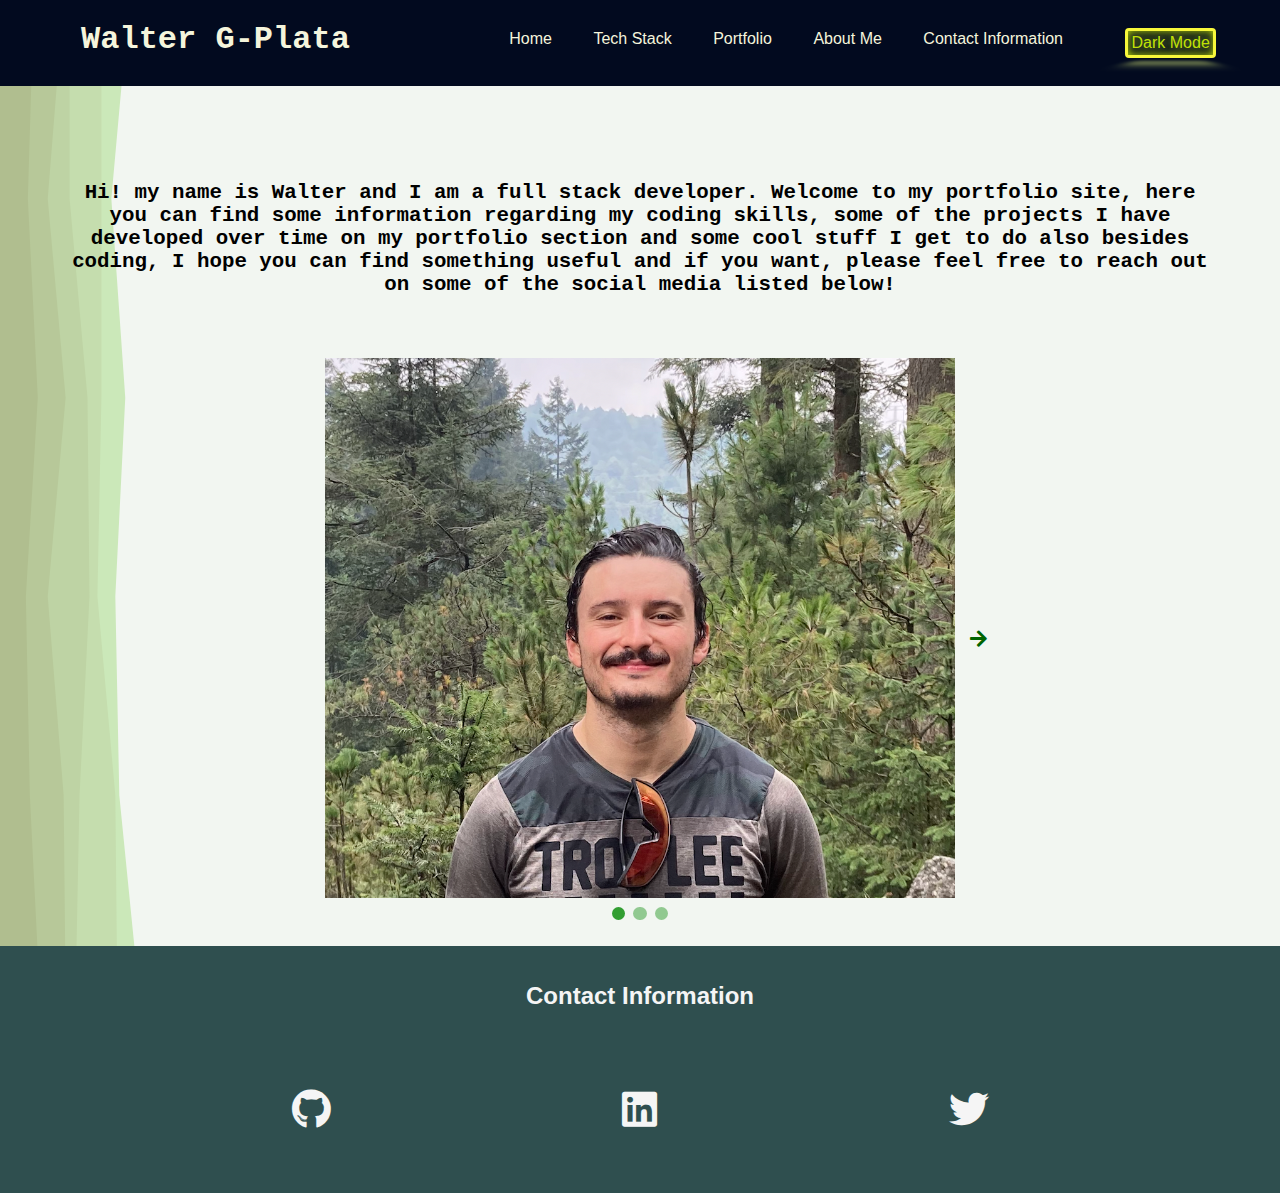
==== index.html @ 69197d17 "solve media queries for mobile devices in all 3 pages" ====
<!DOCTYPE html>
<html lang="en">
<head>
    <meta charset="UTF-8">
    <meta name="viewport" content="width=device-width, initial-scale=1.0">
    <title>WGPlata</title>
    <link rel= "stylesheet" href= "css/all.css">
    <link rel= "stylesheet" href= "styles.css" id="mode-link">
</head>

<body class='body-light' id="body">
    <header> 
        <div class='head-block'>
            <h1>Walter G-Plata</h1>
            <div class= "drop-down">
                <div>Walter G Plata</div>   
                <div>
                    <label for='check-drop' class='drop-label'>
                    <i class="fas fa-biking" id= "dropdown"></i>
                    </label> 
                </div>    
            </div>
            <input type='checkbox' class='check-drop' id='check-drop'>
            <nav class = "nav" id= "nav" > 
                <ul class='nav-list'>
                <li class='list-element'> <a href= "index.html"> Home </a> </li>
                <li class='list-element'> <a href= "techstack.html"> Tech Stack </a> </li>
                <li class='list-element'> <a href= "Portfolio.html"> Portfolio </a></li>
                <li class='list-element'> <a href= "about.html"> About Me </a></li>
                <li class='list-element'><a href = "#footer"> Contact Information</a></li>
                </ul>   
            </nav>  
            <p  class= "Dark-mode" id= "Dark-mode"> Dark Mode </p>
        </div>   
</header>

<main id="main-home"> 
    <div class='main-container'>
        <div class='introduction' id='introduction'>Hi! my name is Walter and I am a full stack developer. 
            Welcome to my portfolio site, here you can find some information 
            regarding my coding skills, some of the projects I have developed over
            time on my portfolio section and some cool stuff I get to do also besides 
            coding, I hope you can find something useful and if you want,
            please feel free to reach out on some of the social media listed below!
        </div>
        <div class='carousel-container'>
            <button class="carousel__button carousel__button--left is-hidden">
                <i class="fas fa-arrow-left"></i>
            </button>
            <div class='track-container'>
                <ul class='carousel-track'>
                    <li class="carousel-slide current-slide">
                        <img class='carousel-img' src='images/Myself.png' alt='a picture of the forest in Mexico City'/>
                    </li>
                    <li class="carousel-slide">
                        <img class='carousel-img' src='images/bosque.png' alt='A trip to Chile'/>
                    </li>
                    <li class="carousel-slide">
                        <img class='carousel-img' src='images/chile.png' alt='Just me'/>
                    </li>
                </ul>
            </div>
            <button class="carousel__button carousel__button--right">
                <i class="fas fa-arrow-right"></i>
            </button>
            <div class='carousel-nav'>
                <button class="carousel-index current-slide">
                    
                </button>
                <button class="carousel-index">
                    
                </button>
                <button class="carousel-index">
                    
                </button>
            </div>
        </div>
    </div>
</main>
<footer id="footer">
    <h2 id= "info"> Contact Information </h2>
    <br>
    <div class ="contact-info">
        <p><a href='https://github.com/waltergpc'><i class="fab fa-github"></a></i></p>
        <p><a href='https://www.linkedin.com/in/plata-wg'><i class="fab fa-linkedin"></a></i></p>
        <p><a href='https://twitter.com/plata_g'><i class="fab fa-twitter"></a></i></p>
    </div>
</footer>
<script src= "./scripts/script_mypage.js"></script>
<script src= './scripts/Carousel_Script.js'></script>
</body>
</html>
---- styles.css ----
:root {
  --neon-color: hsla(69, 98%, 47%, 0.966);
  --neon-two: rgb(233, 252, 128);
}

.body {
  color: black;
  margin: 0;
  background-color: rgb(36, 36, 36);
}

.body-light {
  background-image: url('bg-images/layered-peaks-haikei.svg');
  background-repeat: no-repeat;
  background-size: cover;
  color: black;
  margin: 0;
}

.body-dark {
  background-image: url('bg-images/layered-peaks-haikei-dark-mode.svg');
  background-repeat: no-repeat;
  background-size: cover;
  background-color: black;
  color: white;
  margin: 0;
}

a:link {
  color: inherit;
}

a:visited {
  color: inherit;
}
/*-------------------------------------------Header Section------------------------------------------*/

header {
  position: sticky;
  top: 0;
  z-index: 100;
}

.head-block {
  display: grid;
  grid-template-columns: 2fr 3fr 1fr;
  background-color: rgb(2, 10, 31);
  padding: 0.2em;
  height: 5em;
  align-content: center;
}

.dark_head {
  background-color: rgb(44, 82, 82);
}

h1 {
  text-align: center;
  font-family: 'Courier New', Courier, monospace;
  color: beige;
  padding-top: 0.2em;
  margin: 0;
  grid-column: 1 / 2;
  font-size: 2rem;
}

h2 {
  text-align: center;
  font-weight: bold;
  font-family: 'Gill Sans', 'Gill Sans MT', Calibri, 'Trebuchet MS', sans-serif;
}

.nav {
  font-family: Impact, Haettenschweiler, 'Arial Narrow Bold', sans-serif;
  color: beige;
  position: sticky;
}

.nav-list {
  width: 100%;
  list-style: none;
  display: flex;
  flex-direction: row;
  flex-wrap: nowrap;
  justify-content: space-evenly;
}

.nav-list > li {
  display: block;
}

.drop-down {
  display: none;
}

.drop-menu {
  display: none;
}

.check-drop {
  display: none;
}

nav > ul > li > a {
  color: beige;
  text-decoration: none;
}

.list-element {
  position: relative;
  padding-bottom: 0.5em;
  transition: color 150ms ease-in-out;
}

.list-element > a {
  transition: color 150ms ease-in-out;
}

.list-element > a:hover {
  color: #e6680c;
}

.list-element::after {
  position: absolute;
  content: '';
  width: 0%;
  background-color: #e6680c;
  height: 10%;
  bottom: 0;
  left: 0;
  transition: width 0.4s ease-out;
  pointer-events: none;
}

.list-element:hover::after {
  width: 100%;
}

/*----------------------------------------------DARK BUTTON END-----------------------------------*/

.Dark-mode {
  font-family: Impact, Haettenschweiler, 'Arial Narrow Bold', sans-serif;
  justify-self: center;
  align-self: center;
  border-style: solid;
  margin: 0.5em;
  text-align: left;
  color: var(--neon-color);
  border-width: 0.2em;
  border-color: rgb(248, 248, 60);
  padding: 0.2em;
  cursor: pointer;
  border-radius: 0.25em;
  width: fit-content;
  text-shadow: 0 0 0.6em currentColor, 0 0 0.2em rgba(0, 0, 100, 0.5);
  box-shadow: inset 0 0 0.5em 0 var(--neon-color);
  position: relative;
  height: fit-content;
  grid-column: 3 / 4;
}

.Dark-mode::before {
  content: '';
  background: var(--neon-two);
  position: absolute;
  top: 120%;
  left: 0;
  width: 100%;
  height: 25%;
  transform: perspective(1em) rotateX(40deg) scale(1, 0.45);
  filter: blur(0.4em);
  pointer-events: none;
}

.Dark-mode:hover {
  background: var(--neon-color);
  color: hsla(60, 8%, 3%, 0.733);
  text-shadow: none;
}

.Dark-mode::after {
  content: '';
  position: absolute;
  top: 0;
  bottom: 0;
  right: 0;
  left: 0;
  box-shadow: 0 0 0.5em 0.5em var(--neon-color);
  opacity: 0;
  transition: opacity 100ms linear;
}

.Dark-mode:hover::after {
  opacity: 1;
}
/*----------------------------------------------DARK BUTTON END-----------------------------------*/

/*---------------------------------------------End of Header section------------------------------*/

/*---------------------------------------------Home-Main Section----------------------------------*/

.main-container {
  margin-top: 2em;
  font-family: 'Gill Sans', 'Gill Sans MT', Calibri, 'Trebuchet MS', sans-serif;
  height: 90%;
}

.introduction {
  margin: 3em;
  text-align: center;
  font-size: 1.3rem;
  font-family: 'Courier New', Courier, monospace;
  font-weight: bold;
}

/*---------------------------------------------Carousel----------------------------------*/

.carousel-container {
  position: relative;
  height: 60vh;
  width: 70vh;
  margin: 0 auto;
  margin-bottom: 3em;
}

.track-container {
  background: lightblue;
  height: 100%;
  position: relative;
  overflow: hidden;
}

.carousel-track {
  list-style: none;
  margin: 0;
  padding: 0;
  position: relative;
  height: 100%;
  transition: transform 250ms ease-in;
}

.carousel-slide {
  position: absolute;
  top: 0;
  bottom: 0;
  width: 100%;
}

.carousel-img {
  width: 100%;
  height: 100%;
  object-fit: cover;
}

.carousel__button {
  position: absolute;
  top: 50%;
  border: none;
  background: transparent;
  cursor: pointer;
  font-size: 1.2rem;
  color: rgb(0, 100, 0);
}

.carousel__button--left {
  left: -2em;
}

.carousel__button--right {
  right: -2em;
}

.is-hidden {
  display: none;
}

.carousel-nav {
  display: flex;
  justify-content: center;
  padding: 0.3em;
}

.carousel-index {
  border: 0;
  border-radius: 50%;
  height: 1em;
  width: 1em;
  background: rgba(1, 136, 1, 0.4);
  margin: 0.3em;
  cursor: pointer;
}

.carousel-index.current-slide {
  background: rgba(1, 136, 1, 0.8);
}

/*---------------------------------------------Carousel-End----------------------------------*/

/*---------------------------------------------End Home-Main Section----------------------------------*/

/*----------------------------------------------Footer------------------------------------------------*/

footer {
  background-color: darkslategrey;
  color: whitesmoke;
  font-family: Impact, Haettenschweiler, 'Arial Narrow Bold', sans-serif;
  padding-top: 1em;
}

.contact-info {
  display: flex;
  flex-direction: row;
  justify-content: space-evenly;
}

footer > div > p {
  font-size: 2.5rem;
  vertical-align: center;
  padding-bottom: 0.5em;
  cursor: pointer;
}

.fa-github:hover {
  color: rgb(252, 252, 183);
  text-shadow: 0 0 0.2em rgb(252, 252, 183);
}

.fa-linkedin:hover {
  color: rgb(167, 205, 248);
  text-shadow: 0 0 0.2em rgb(167, 205, 248);
}

.fa-twitter:hover {
  color: rgb(81, 159, 248);
  text-shadow: 0 0 0.2em rgb(81, 159, 248);
}

/*---------------------------------------------- End Footer------------------------------------------------*/

main {
  display: flex;
  flex-direction: row;
  flex-wrap: wrap;
  justify-content: space-evenly;
}

.Nav-item {
  height: 100%;
  width: 90%;
  margin: 5em;
  gap: 5em;
  display: grid;
  grid-template-columns: 1fr 1fr;
  grid-template-rows: auto;
  justify-content: center;
  font-family: monospace;
}

.flex-item {
  display: flex;
  flex-direction: column;
  margin: 2em;
  font-family: monospace;
}

.About {
  text-align: justify;
  display: flex;
  flex-direction: column;
  justify-content: space-evenly;
  border: 10px, solid, black;
  border-radius: 10%;
  font-size: 0.8rem;
  border: solid;
  padding: 3em;
  box-shadow: 0.7em 0.7em rgb(42, 51, 52), -0.7em 0.4em olive;
}

.Coding {
  border: solid;
  border-radius: 10%;

  padding: 2em;
  text-align: justify;
  flex-basis: 80%;
  margin: 1.5em;
}

.light {
  box-shadow: 2em -1em 1em rgb(24, 42, 44);
  background-color: rgba(251, 251, 253, 0.3);
}

.dark {
  box-shadow: 2em -1em 1em hsla(69, 98%, 47%, 0.966);
  background-color: rgba(29, 29, 29, 0.8);
}

.front-end-icons {
  padding-top: 0.2em;
  font-size: 5rem;
  display: flex;
  flex-wrap: wrap;
  flex-direction: row;
  justify-content: space-evenly;
}

.fa-html5 {
  color: rgb(238, 129, 5);
}

.fa-css3-alt {
  color: rgb(4, 100, 163);
}

.fa-js {
  color: rgb(224, 221, 9);
}

.fa-react {
  color: rgb(7, 183, 196);
}

.fa-node {
  color: rgb(41, 192, 61);
}

.fa-python {
  color: rgb(211, 211, 35);
}

.back-end-icons {
  padding-top: 0.2em;
  font-size: 5rem;
  display: flex;
  flex-wrap: wrap;
  flex-direction: row;
  justify-content: space-evenly;
}

.other-skill-icons {
  text-align: center;
}

.fa-github-square {
  justify-self: center;
  font-size: 5rem;
}

.myself {
  height: 70%;
  width: 70%;
  border-radius: 7rem;
  padding-left: 10%;
  padding-right: 10%;
  max-width: 70%;
}

.hobby {
  height: 70%;
  width: 80%;
  border-radius: 7rem;
  padding-left: 10%;
  padding-right: 10%;
  max-width: 100%;
}

/*--------------------------------------Portfolio section------------------------------>*/

.projects-container {
  display: grid;
  grid-template-columns: 1fr 1fr 1fr;
  gap: 2em;
  padding: 2em;
  justify-items: center;
}

.project {
  color: rgb(56, 56, 56);
  justify-content: center;
  width: 80%;
  align-items: center;
  background-color: rgb(219, 219, 219);
  border-radius: 5%;
  height: 100%;

  font-family: 'Trebuchet MS', 'Lucida Sans Unicode', 'Lucida Grande',
    'Lucida Sans', Arial, sans-serif;
  box-shadow: rgba(228, 227, 227, 0.35) 0px 5px 15px;
  transition: all 0.2s linear;
}

.extended {
  grid-row: span 2;
  transition: all 0.2s linear;
}

.project:hover {
  transform: scale(1.05);
}

.project-image {
  object-fit: cover;
  object-position: center center;
  width: 100%;
  border-radius: 5% 5% 0 0;
}

.project-info {
  padding: 1.5em;
  width: 90%;
  display: flex;
  flex-direction: column;
  transition: all 0.2 ease-in;
}

.project-title {
  background-color: rgb(45, 73, 68);
  border-radius: 5%;
  color: beige;
  padding: 0.3em;
  width: fit-content;
  margin-bottom: 0.2em;
  width: max-content;
}

.short-desc {
  margin-top: 0.2em;
}

.intro {
  font-size: 0.8rem;
}

.span-btn {
  width: fit-content;
  margin-top: 1em;
  align-self: center;
}
.description {
  font-size: 0.8rem;
  transform: scale(1, 0);
  transition: all 0.2s linear;

  display: none;
}

.visible-desc {
  display: block;
  transform: scale(1, 1);
  transition: all 0.2s linear;
}

.sources {
  font-size: 0.8rem;
  color: white;
  padding-bottom: 1em;
  padding-top: 0.5em;
  display: flex;
  flex-direction: row;
  justify-content: space-evenly;
}

.source-item {
  background-color: rgb(116, 116, 116);
  padding: 0.3em;
  border-radius: 10%;
  font-weight: bold;
}

.source-item > a:link {
  text-decoration: none;
}
/*-----------------------------------------------Media Queries Mobiles-----------------*/

@media (max-width: 1000px) {
  h1 {
    display: none;
    margin: 0;
  }

  .head-block {
    display: flex;
    flex-direction: row;
    background-color: rgba(29, 33, 46, 0.9);
    margin: 0;
  }

  .dark_head {
    background-color: rgba(14, 109, 109, 0.8);
  }

  .drop-label {
    display: flex;
    align-items: center;
  }

  .nav {
    background-color: rgba(29, 33, 46, 0.99);
    position: absolute;
    top: 5.2em;
    left: 0;
    width: 100%;
    margin: 0;
    transform: scale(1, 0);
    transform-origin: top;
    transition: transform 400ms ease-in-out;
  }

  .responsive_back {
    background-color: rgb(14, 109, 109, 0.9);
  }

  .check-drop:checked ~ nav {
    transform: scale(1, 1);
  }

  .nav-list {
    display: flex;
    flex-direction: column;
    padding: 0.2em;
  }

  .drop-down {
    display: inline-flex;
    flex-direction: row;
    justify-content: space-between;
    flex-basis: 80%;
    align-items: center;
    font-size: 1.5rem;
    background-color: rgba(29, 33, 46, 0.3);
    color: beige;
    height: auto;
    font-family: 'Courier New', Courier, monospace;
    text-align: center;
    font-weight: bold;
  }

  .list-element {
    padding: 0.7em;
  }

  .list-element:hover::after {
    width: 30%;
  }

  footer {
    font-size: 0.8rem;
  }

  .fas {
    cursor: pointer;
  }

  .Nav-item {
    height: 50%;
    width: 90%;
    margin: 5em;
    gap: 5em;
    display: grid;
    grid-template-columns: 1fr;
    grid-template-rows: auto;
    justify-content: center;
    font-family: monospace;
  }

  .Coding {
    font-size: 0.7rem;
  }

  .front-end-icons {
    font-size: 3rem;
  }

  .back-end-icons {
    font-size: 3rem;
  }

  .other-skill-icons {
    font-size: 3rem;
  }

  .projects-container {
    display: grid;
    grid-template-columns: 1fr 1fr;
    padding: 1em;
    gap: 2em;
  }

  .project-title {
    font-size: 1.1rem;
  }

  .project-info {
    font-size: 0.8rem;
    padding: 0.2em;
  }
}

@media (max-width: 500px) {
  .Dark-mode {
    text-align: center;
  }

  .introduction {
    font-size: 0.9rem;
  }
  .carousel-container {
    width: 50vh;
  }

  .projects-container {
    display: grid;
    grid-template-columns: 1fr;
    padding: 0.5em;
  }

  .flex-item {
    margin: 0.5em;
  }

  .Coding {
    margin: 2em 0.1em;
  }

  .Coding > ul {
    list-style: none;
    padding-left: 0.5em;
  }

  .front-end-icons {
    font-size: 2rem;
  }

  .back-end-icons {
    font-size: 2rem;
  }

  .other-skill-icons {
    font-size: 2rem;
  }

  .source-item {
    font-size: 0.7rem;
  }

  .Nav-item {
    margin: 3em 0.3em;
  }
}
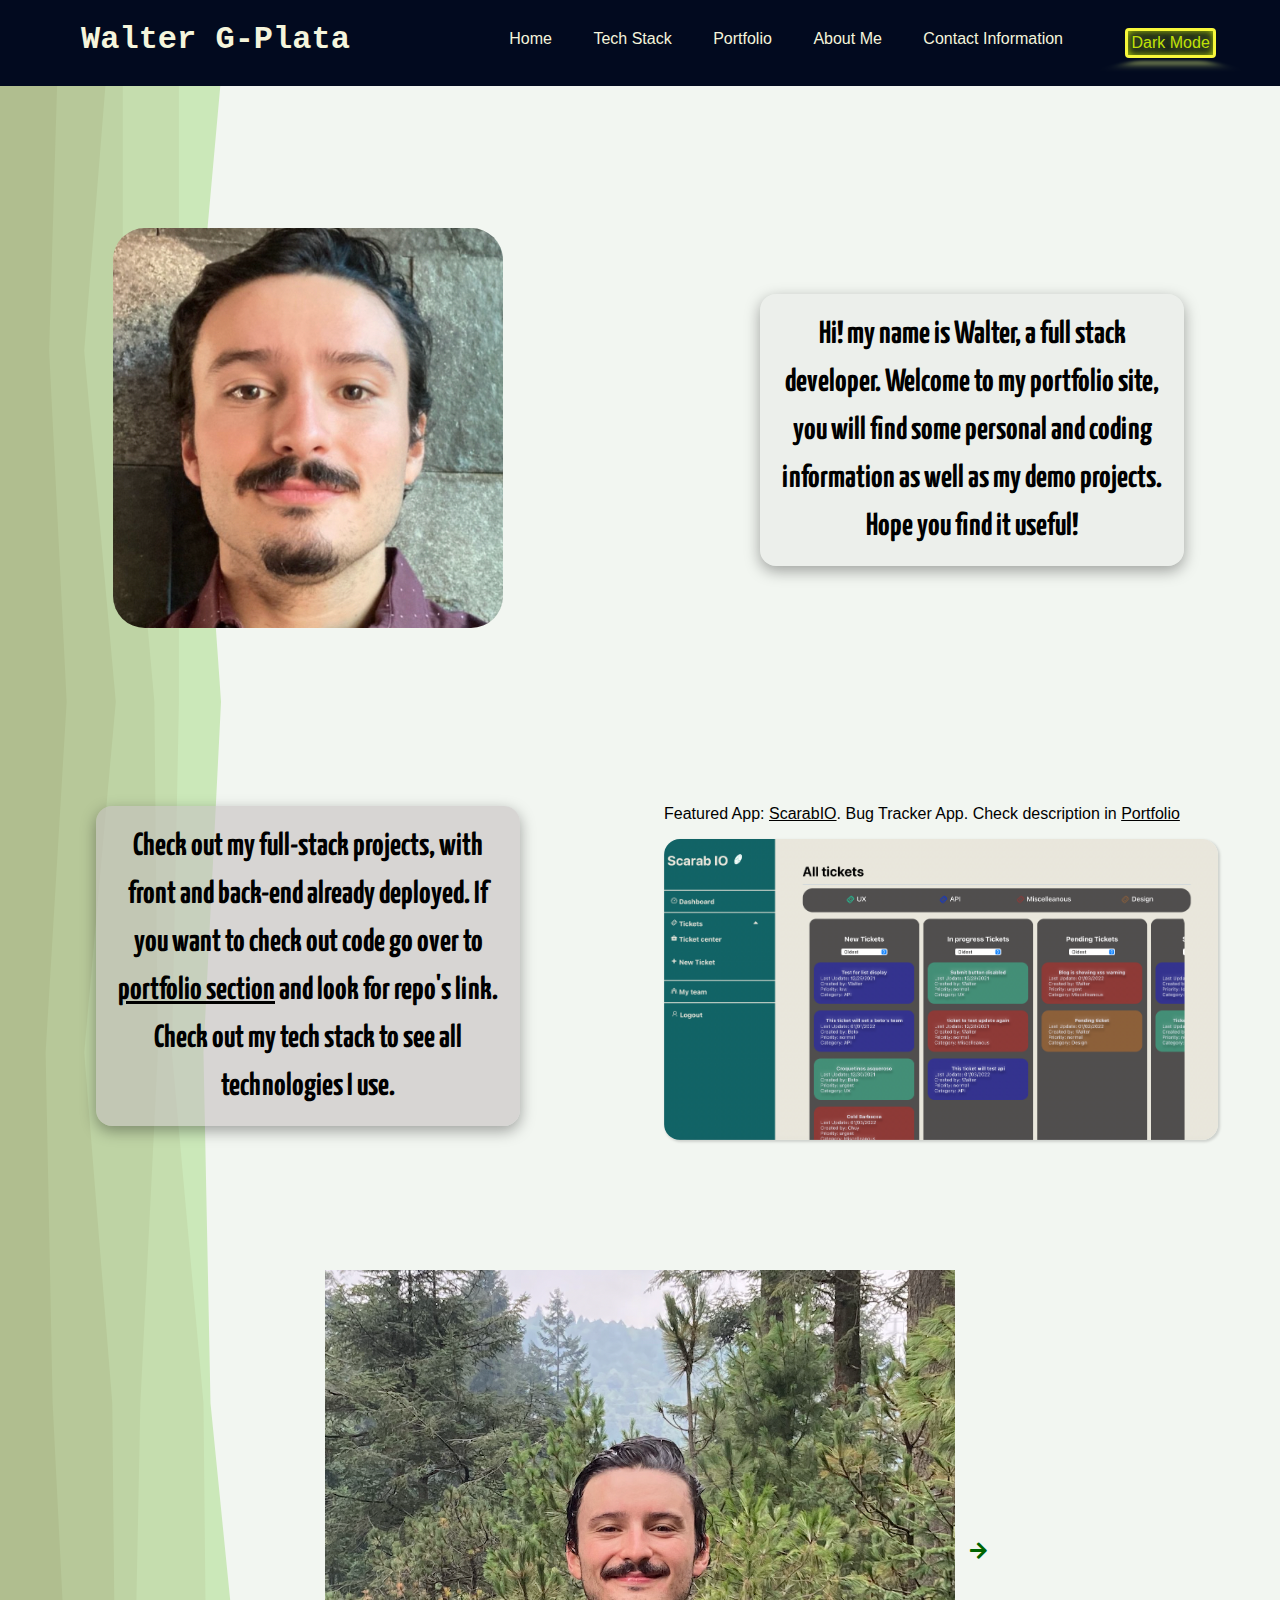
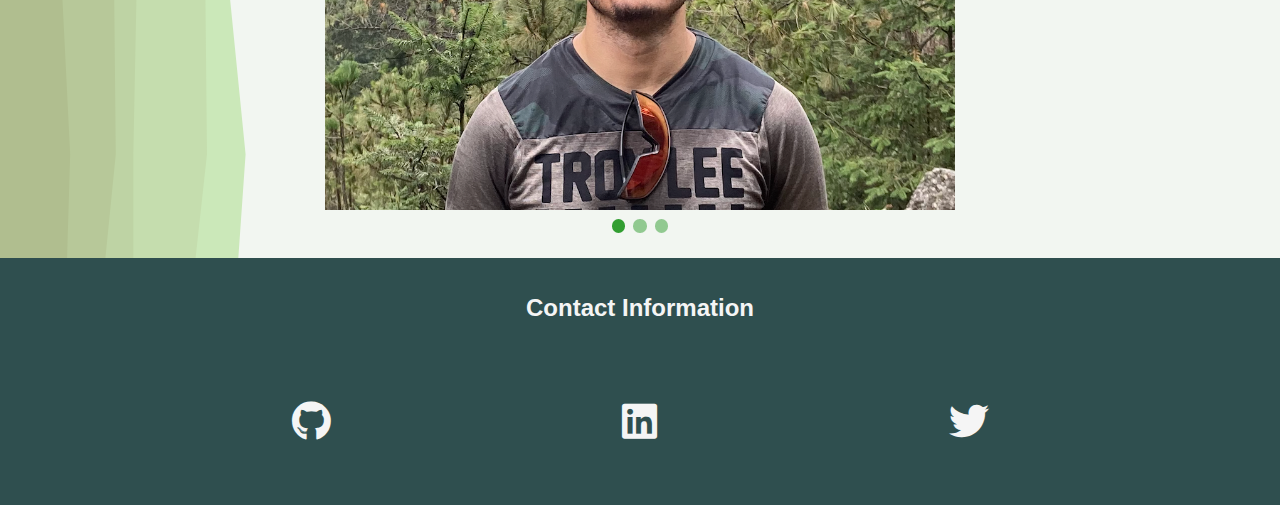
==== commit f0cac72f: "change styling in index page, waiting of intersection observer effects" ====
--- a/index.html
+++ b/index.html
@@ -6,6 +6,9 @@
     <title>WGPlata</title>
     <link rel= "stylesheet" href= "css/all.css">
     <link rel= "stylesheet" href= "styles.css" id="mode-link">
+    <link rel="preconnect" href="https://fonts.googleapis.com"> 
+<link rel="preconnect" href="https://fonts.gstatic.com" crossorigin> 
+<link href="https://fonts.googleapis.com/css2?family=Teko&family=Yanone+Kaffeesatz&display=swap" rel="stylesheet">
 </head>
 
 <body class='body-light' id="body">
@@ -16,7 +19,7 @@
                 <div>Walter G Plata</div>   
                 <div>
                     <label for='check-drop' class='drop-label'>
-                    <i class="fas fa-biking" id= "dropdown"></i>
+                    <i class="fas fa-bars" id= "dropdown"></i>
                     </label> 
                 </div>    
             </div>
@@ -36,12 +39,23 @@
 
 <main id="main-home"> 
     <div class='main-container'>
-        <div class='introduction' id='introduction'>Hi! my name is Walter and I am a full stack developer. 
-            Welcome to my portfolio site, here you can find some information 
-            regarding my coding skills, some of the projects I have developed over
-            time on my portfolio section and some cool stuff I get to do also besides 
-            coding, I hope you can find something useful and if you want,
-            please feel free to reach out on some of the social media listed below!
+        <div class='introduction' id='introduction'>Hi! my name is Walter, a full stack developer. 
+            Welcome to my portfolio site, you will find some personal and coding information as well 
+            as my demo projects. Hope you find it useful!
+        </div>
+        <div class='first-photo-div' id='first-photo'>
+            <img class='first-photo' src='images/First-photo.png' alt='WGPC' />
+        </div>
+        <div class='portfolio-intro' id='portfolio-intro'>
+            Check out my full-stack projects, with front and back-end already deployed.
+            If you want to check out code go over to <a href='Portfolio.html'>portfolio section</a> 
+            and look for repo's link. 
+            Check out my tech stack to see all technologies I use. 
+        </div>
+        <div class='featured-project' id='featured-project'>
+            <p>Featured App: <a href='https://scarabio.netlify.app'>ScarabIO</a>. 
+                Bug Tracker App. Check description in <a href='Portfolio.html'>Portfolio</a></p>
+            <img class='featured-img' src='images/bug-tracker-app.png' alt='featured app' />
         </div>
         <div class='carousel-container'>
             <button class="carousel__button carousel__button--left is-hidden">
--- a/styles.css
+++ b/styles.css
@@ -203,14 +203,51 @@
   margin-top: 2em;
   font-family: 'Gill Sans', 'Gill Sans MT', Calibri, 'Trebuchet MS', sans-serif;
   height: 90%;
-}
-
-.introduction {
+  display: grid;
+  grid-template-columns: 1fr 1fr;
+  justify-items: center;
+  align-items: center;
+  gap: 3rem;
+  padding-top: 5rem;
+}
+
+.introduction,
+.portfolio-intro {
   margin: 3em;
   text-align: center;
-  font-size: 1.3rem;
-  font-family: 'Courier New', Courier, monospace;
+  font-size: 2rem;
+  font-family: 'Yanone Kaffeesatz', 'Courier New', Courier, monospace;
+  line-height: 3rem;
   font-weight: bold;
+  padding: 1rem;
+  border-radius: 1rem;
+  box-shadow: rgba(0, 0, 0, 0.35) 0px 5px 15px;
+}
+
+.introduction {
+  grid-column: 2 / 3;
+  background-color: #d3d3d330;
+}
+
+.first-photo-div {
+  grid-column: 1 / 2;
+  grid-row: 1 / 2;
+}
+
+.first-photo {
+  border-radius: 2rem;
+}
+
+.portfolio-intro {
+  grid-column: 1 / 2;
+  background-color: #c4c0c099;
+}
+
+.featured-img {
+  width: 90%;
+  height: 90%;
+  border-radius: 1rem;
+  box-shadow: rgba(0, 0, 0, 0.15) 1.95px 1.95px 2.6px;
 }
 
 /*---------------------------------------------Carousel----------------------------------*/
@@ -221,6 +258,7 @@
   width: 70vh;
   margin: 0 auto;
   margin-bottom: 3em;
+  grid-column: 1 / 3;
 }
 
 .track-container {
@@ -243,6 +281,7 @@
   position: absolute;
   top: 0;
   bottom: 0;
+  height: 100%;
   width: 100%;
 }
 
@@ -593,6 +632,7 @@
   .drop-label {
     display: flex;
     align-items: center;
+    padding-right: 0.5rem;
   }
 
   .nav {
@@ -644,6 +684,50 @@
     width: 30%;
   }
 
+  .main-container {
+    grid-template-columns: 1fr;
+    width: 100%;
+    gap: 0;
+    padding-top: 3rem;
+  }
+
+  .introuction,
+  .portfolio-intro {
+    font-size: 0.9rem;
+    margin: 2em;
+    line-height: 1.5rem;
+  }
+
+  .introduction,
+  .carousel-container {
+    grid-column: 1 / 2;
+    margin: 1rem;
+  }
+
+  .introduction {
+    grid-row: 1 / 2;
+  }
+  .first-photo-div {
+    grid-row: 2 / 3;
+    padding-left: 4rem;
+  }
+
+  .first-photo {
+    width: 70%;
+    justify-self: center;
+  }
+
+  .carousel-container {
+    width: 40vw;
+    height: 60vh;
+    margin-top: 3rem;
+  }
+
+  .featured-project {
+    grid-column: 1 / 2;
+    padding-left: 4rem;
+  }
+
   footer {
     font-size: 0.8rem;
   }
@@ -704,9 +788,16 @@
 
   .introduction {
     font-size: 0.9rem;
+    line-height: 1.5rem;
+  }
+
+  .featured-project {
+    padding-left: 2rem;
   }
   .carousel-container {
-    width: 50vh;
+    width: 70vw;
+    height: 40vh;
+    margin-top: 3rem;
   }
 
   .projects-container {
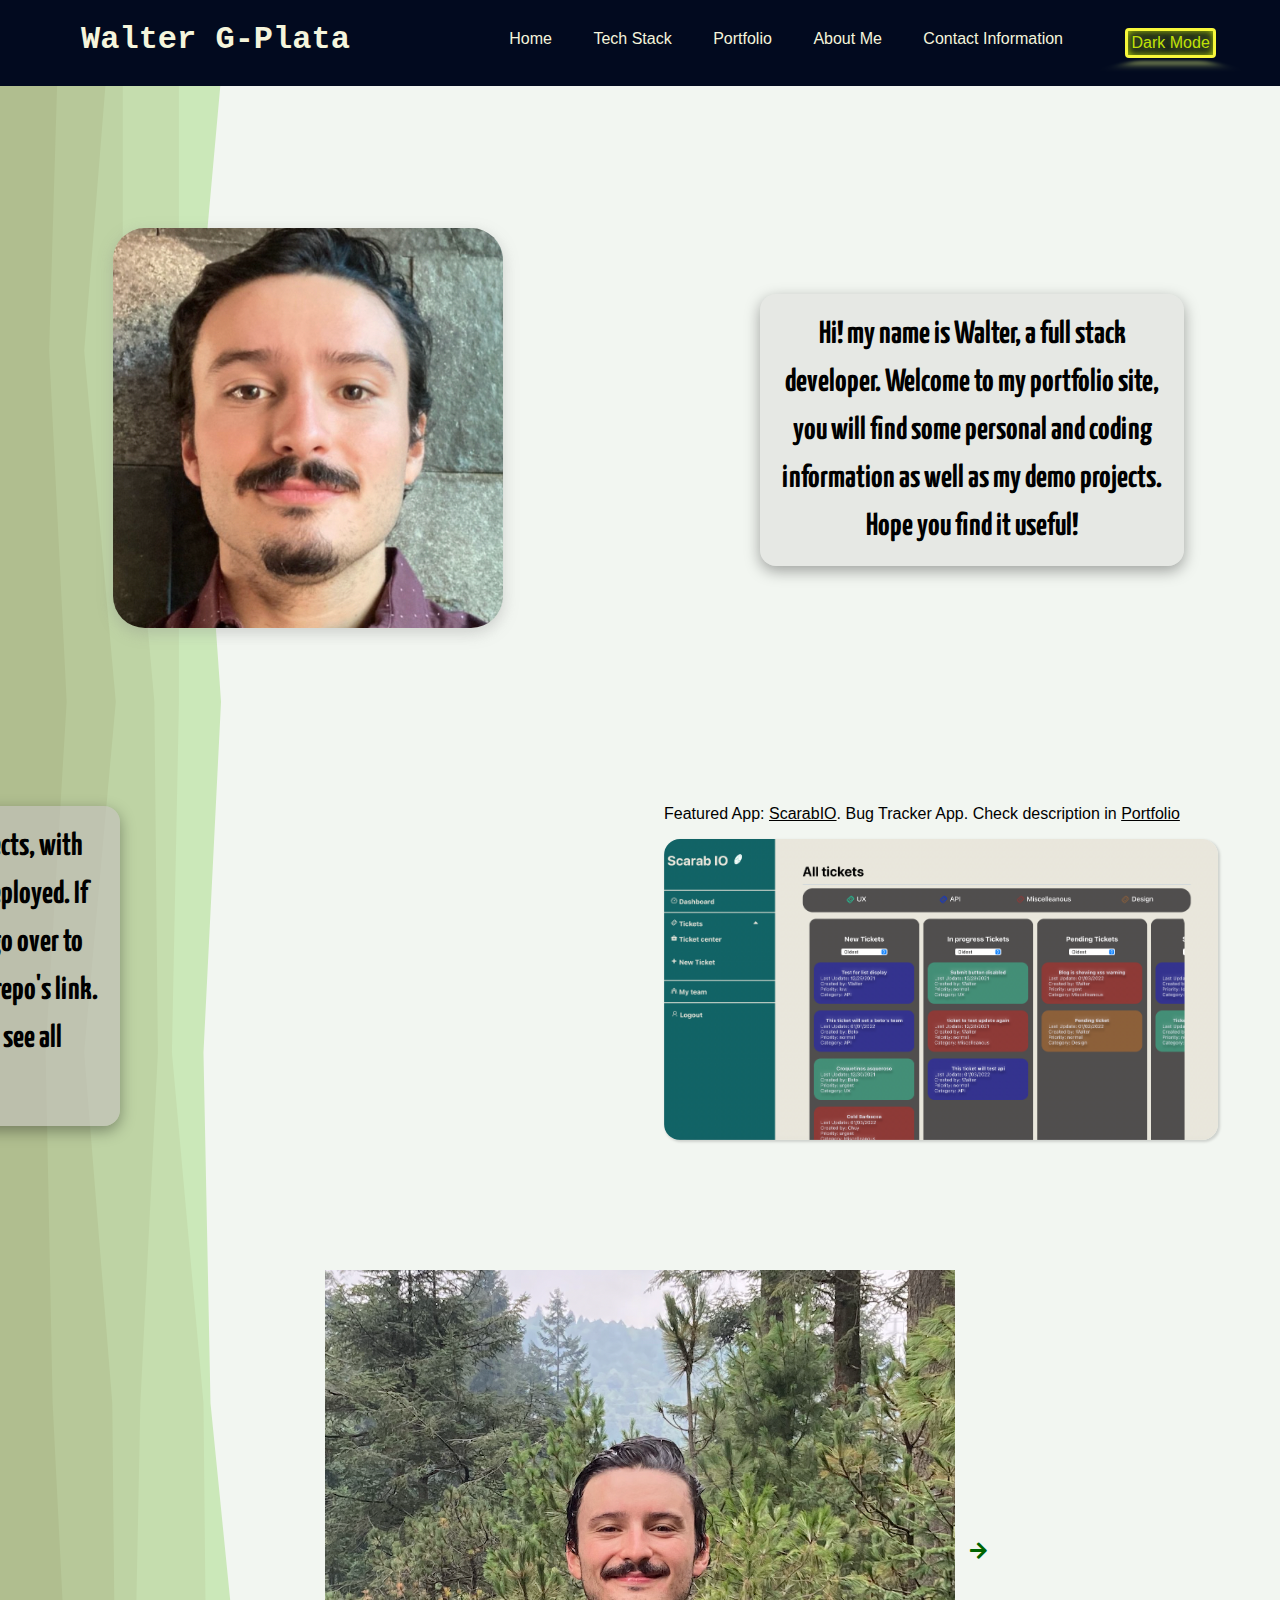
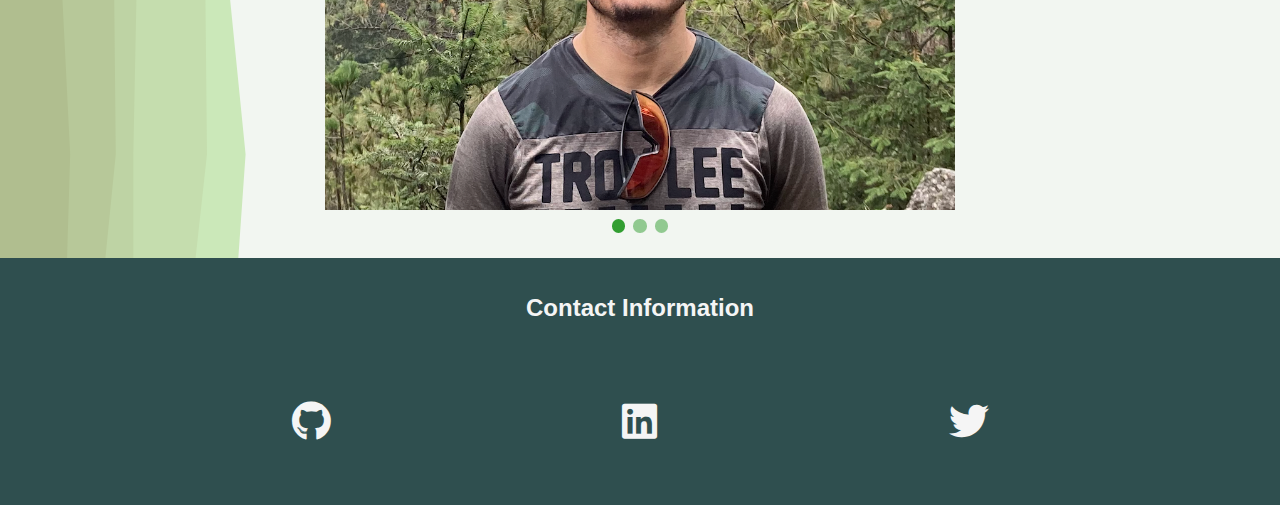
==== commit 8492239b: "introduce intersection observer effect, new project in portfolio section and styling change" ====
--- a/index.html
+++ b/index.html
@@ -39,20 +39,20 @@
 
 <main id="main-home"> 
     <div class='main-container'>
-        <div class='introduction' id='introduction'>Hi! my name is Walter, a full stack developer. 
+        <div class='introduction right-element' id='introduction'>Hi! my name is Walter, a full stack developer. 
             Welcome to my portfolio site, you will find some personal and coding information as well 
             as my demo projects. Hope you find it useful!
         </div>
-        <div class='first-photo-div' id='first-photo'>
+        <div class='first-photo-div left-element' id='first-photo'>
             <img class='first-photo' src='images/First-photo.png' alt='WGPC' />
         </div>
-        <div class='portfolio-intro' id='portfolio-intro'>
+        <div class='portfolio-intro left-element' id='portfolio-intro'>
             Check out my full-stack projects, with front and back-end already deployed.
-            If you want to check out code go over to <a href='Portfolio.html'>portfolio section</a> 
+            If you want to check out code go over to <a href="Portfolio.html">portfolio section</a> 
             and look for repo's link. 
             Check out my tech stack to see all technologies I use. 
         </div>
-        <div class='featured-project' id='featured-project'>
+        <div class='featured-project right-element' id='featured-project'>
             <p>Featured App: <a href='https://scarabio.netlify.app'>ScarabIO</a>. 
                 Bug Tracker App. Check description in <a href='Portfolio.html'>Portfolio</a></p>
             <img class='featured-img' src='images/bug-tracker-app.png' alt='featured app' />
@@ -102,5 +102,6 @@
 </footer>
 <script src= "./scripts/script_mypage.js"></script>
 <script src= './scripts/Carousel_Script.js'></script>
+<script src= './scripts/Observer_Script.js'></script>
 </body>
 </html>--- a/styles.css
+++ b/styles.css
@@ -209,6 +209,7 @@
   align-items: center;
   gap: 3rem;
   padding-top: 5rem;
+  overflow-x: hidden;
 }
 
 .introduction,
@@ -226,7 +227,7 @@
 
 .introduction {
   grid-column: 2 / 3;
-  background-color: #d3d3d330;
+  background-color: #c2bebe3d;
 }
 
 .first-photo-div {
@@ -236,6 +237,25 @@
 
 .first-photo {
   border-radius: 2rem;
+  box-shadow: rgba(136, 136, 136, 0.35) 0px 5px 15px;
+}
+
+.right-element {
+  transform: translateX(400px);
+  transition: all 0.5s ease-in;
+}
+
+.left-element {
+  transform: translateX(-400px);
+  transition: all 0.5s ease-in;
+}
+
+.right-show {
+  transform: translateX(0);
+}
+
+.left-show {
+  transform: translateX(0);
 }
 
 .portfolio-intro {
@@ -400,6 +420,7 @@
   flex-direction: column;
   margin: 2em;
   font-family: monospace;
+  transition: all 0.4s ease-in;
 }
 
 .About {
@@ -418,7 +439,6 @@
 .Coding {
   border: solid;
   border-radius: 10%;
-
   padding: 2em;
   text-align: justify;
   flex-basis: 80%;
@@ -428,11 +448,13 @@
 .light {
   box-shadow: 2em -1em 1em rgb(24, 42, 44);
   background-color: rgba(251, 251, 253, 0.3);
+  transition: all 0.4s ease-in;
 }
 
 .dark {
   box-shadow: 2em -1em 1em hsla(69, 98%, 47%, 0.966);
   background-color: rgba(29, 29, 29, 0.8);
+  transition: all 0.4s ease-in;
 }
 
 .front-end-icons {
@@ -532,6 +554,7 @@
 .extended {
   grid-row: span 2;
   transition: all 0.2s linear;
+  height: fit-content;
 }
 
 .project:hover {
@@ -603,7 +626,7 @@
 .source-item {
   background-color: rgb(116, 116, 116);
   padding: 0.3em;
-  border-radius: 10%;
+  border-radius: 0.5rem;
   font-weight: bold;
 }
 
@@ -779,6 +802,10 @@
     font-size: 0.8rem;
     padding: 0.2em;
   }
+
+  .sources {
+    font-size: 0.7rem;
+  }
 }
 
 @media (max-width: 500px) {
@@ -789,6 +816,16 @@
   .introduction {
     font-size: 0.9rem;
     line-height: 1.5rem;
+  }
+
+  .right-element {
+    transform: translateX(0px);
+    transition: all 0.5s ease-in;
+  }
+
+  .left-element {
+    transform: translateX(0px);
+    transition: all 0.5s ease-in;
   }
 
   .featured-project {
